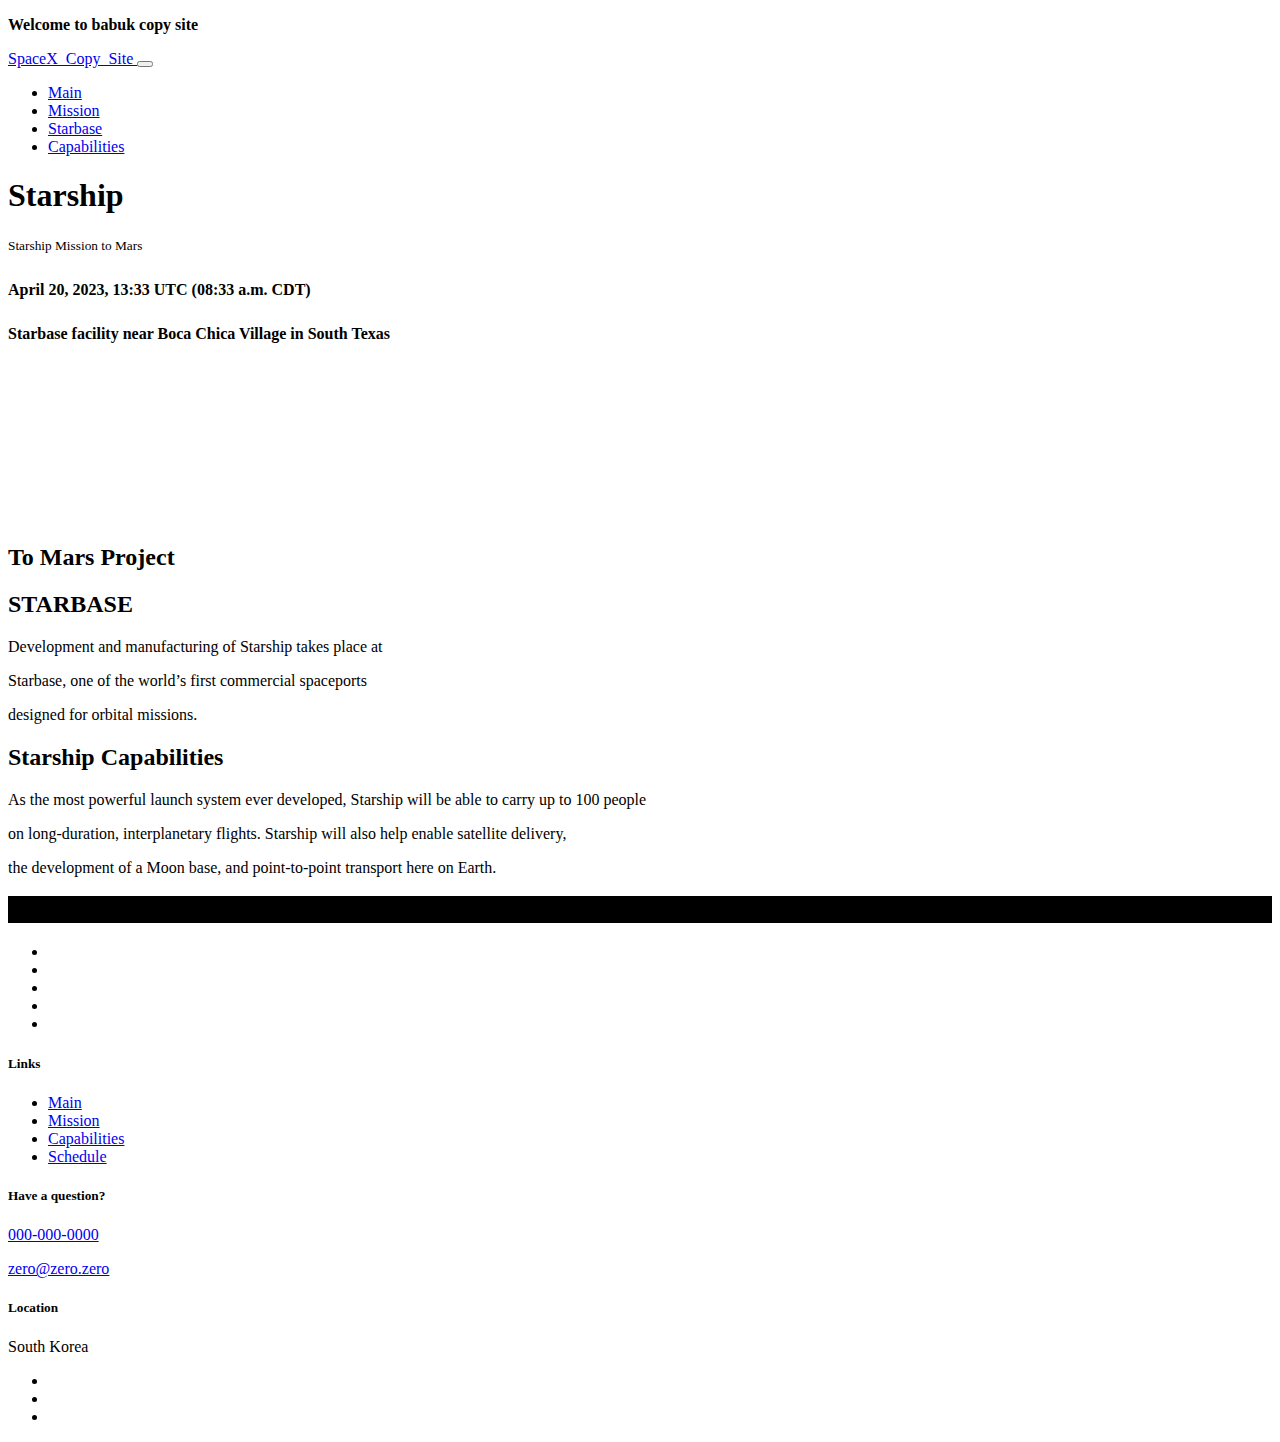
==== index.html @ fa50666e "Add files via upload" ====
<!doctype html>
<html lang="en">

<head>
    <meta charset="utf-8">
    <meta name="viewport" content="width=device-width, initial-scale=1">
    <link rel="icon" href="images/favicon-32x32.png">
    <meta name="description" content="">
    <meta name="author" content="">

    <title>Babuk Test</title>

    <!-- CSS FILES -->
    <link rel="preconnect" href="https://fonts.googleapis.com">

    <link rel="preconnect" href="https://fonts.gstatic.com" crossorigin>

    <link href="https://fonts.googleapis.com/css2?family=Outfit:wght@100;200;400;700&display=swap" rel="stylesheet">

    <link href="css/bootstrap.min.css" rel="stylesheet">

    <link href="css/bootstrap-icons.css" rel="stylesheet">

    <link href="css/templatemo-festava-live.css" rel="stylesheet">

    <!--

TemplateMo 583 Festava Live

https://templatemo.com/tm-583-festava-live

-->
</head>

<body>

    <main>

        <header class="site-header">
            <div class="container">
                <div class="row">

                    <div class="col-lg-12 col-12 d-flex flex-wrap">
                        <p class="d-flex me-4 mb-0">
                            <strong class="text-white">Welcome to babuk copy site</strong>
                        </p>
                    </div>

                </div>
            </div>
        </header>


        <nav class="navbar navbar-expand-lg">
            <div class="container">
                <a class="navbar-brand" href="index.html">
                    SpaceX_Copy_Site
                </a>

                <button class="navbar-toggler" type="button" data-bs-toggle="collapse" data-bs-target="#navbarNav"
                    aria-controls="navbarNav" aria-expanded="false" aria-label="Toggle navigation">
                    <span class="navbar-toggler-icon"></span>
                </button>

                <div class="collapse navbar-collapse" id="navbarNav">
                    <ul class="navbar-nav align-items-lg-center ms-auto me-lg-5">
                        <li class="nav-item">
                            <a class="nav-link click-scroll" href="#section_1">Main</a>
                        </li>

                        <li class="nav-item">
                            <a class="nav-link click-scroll" href="#section_2">Mission</a>
                        </li>

                        <li class="nav-item">
                            <a class="nav-link click-scroll" href="#section_3">Starbase</a>
                        </li>

                        <li class="nav-item">
                            <a class="nav-link click-scroll" href="#section_4">Capabilities</a>
                        </li>

                        <!-- <li class="nav-item">
                            <a class="nav-link click-scroll" href="#section_5">Pricing</a>
                        </li>

                        <li class="nav-item">
                            <a class="nav-link click-scroll" href="#section_6">Contact</a>
                        </li> -->
                    </ul>

                </div>
            </div>
        </nav>


        <section class="hero-section" id="section_1">
            <div class="section-overlay"></div>

            <div class="container d-flex justify-content-center align-items-center">
                <div class="row">

                    <div class="col-12 mt-auto mb-5 text-center">

                        <h1 class="text-white mb-5">Starship</h1>

                        <small>Starship Mission to Mars</small>

                        
                    </div>

                    <div class="col-lg-12 col-12 mt-auto d-flex flex-column flex-lg-row text-center">
                        <div class="date-wrap">
                            <h5 class="text-white" style="font-size: 1em;">
                                <i class="custom-icon bi-clock me-2"></i>
                                April 20, 2023, 13:33 UTC (08:33 a.m. CDT)
                            </h5>
                        </div>

                        <div class="location-wrap mx-auto py-3 py-lg-0">
                            <h5 class="text-white" style="font-size: 1em;">
                                <i class="custom-icon bi-geo-alt me-2"></i>
                                Starbase facility near Boca Chica Village in South Texas
                            </h5>
                        </div>
                    </div>
                </div>
            </div>

            <div class="video-wrap">
                <video autoplay="" loop="" muted="" class="custom-video" poster="">
                    <source src="video/pexels-2022395.mp4" type="video/mp4">

                    Your browser does not support the video tag.
                </video>
            </div>
        </section>


        <section class="about-section section-padding" id="section_2">
            <div class="container">
                <div class="row">

                    <div class="col-lg-6 col-12 mb-4 mb-lg-0 d-flex align-items-center">
                        <div class="services-info">
                            <h2 class="text-white mb-4">To Mars Project</h2>

                           <!-- <p class="text-white">About Festava 2022</p>

                            <h6 class="text-white mt-4">Once in Lifetime Experience</h6>

                            <p class="text-white">You are not allowed to redistribute the template ZIP file on any other
                                website without a permission.</p>

                            <h6 class="text-white mt-4">Whole Night Party</h6>

                            <p class="text-white">Please tell your friends about our website. Thank you.</p> -->
                        </div>
                    </div>



                </div>
            </div>
        </section>


        <section class="artists-section section-padding" id="section_3">
            <div class="container">
                <div class="row">

                    <div class="col-lg-6 col-12 mb-4 mb-lg-0 d-flex align-items-center">
                        <div class="services-info">
                            <h2 class="text-white mb-4">STARBASE</h2>

                           <p class="text-white">Development and manufacturing of Starship takes place at</p>
                           <p class="text-white">Starbase, one of the world’s first commercial spaceports</p>
                           <p class="text-white">designed for orbital missions.</p>
                          
                        </div>
                    </div>

                </div>
            </div>
        </section>


        <section class="schedule-section section-padding" id="section_4">
            <div class="container">
                <div class="row">

                    <div class="col-lg-6 col-12 mb-4 mb-lg-0 d-flex align-items-end">
                        <div class="services-info align-self-end">
                            <h2 class="text-white mb-4">Starship Capabilities</h2>

                           <p class="text-white">As the most powerful launch system ever developed, Starship will be able to carry up to 100 people</p>
                           <p class="text-white">on long-duration, interplanetary flights. Starship will also help enable satellite delivery,</p>
                           <p class="text-white"> the development of a Moon base, and point-to-point transport here on Earth.</p>
                          
                        </div>
                    </div>


                </div>
            </div>
        </section>


        <!-- <section class="pricing-section section-padding section-bg" id="section_5" style="background-color: black; height: 45vh;">
            <div class="container">
                <div class="row">
                    <button type="button" class="btn btn-outline-secondary pdfBtn">Copy Test Site</button>
                    
                </div>
            </div>
        </section> -->

        <!-- section6는 삭제 하였습니다.
             그외에 다른 섹션의 명칭(변수명) 또한 바꾸지 않은 상태 -->
    </main>


    <footer class="site-footer">
        <div class="site-footer-top">
            <div class="container">
                <div class="row">

                    <div class="col-lg-6 col-12">
                        <h2 class="text-white mb-lg-0" style="background-color: black;">Copy Test Site</h2>
                    </div>

                    <div class="col-lg-6 col-12 d-flex justify-content-lg-end align-items-center">
                        <ul class="social-icon d-flex justify-content-lg-end">
                            <li class="social-icon-item">
                                <a href="#" class="social-icon-link">
                                    <span class="bi-twitter"></span>
                                </a>
                            </li>

                            <li class="social-icon-item">
                                <a href="#" class="social-icon-link">
                                    <span class="bi-apple"></span>
                                </a>
                            </li>

                            <li class="social-icon-item">
                                <a href="#" class="social-icon-link">
                                    <span class="bi-instagram"></span>
                                </a>
                            </li>

                            <li class="social-icon-item">
                                <a href="#" class="social-icon-link">
                                    <span class="bi-youtube"></span>
                                </a>
                            </li>

                            <li class="social-icon-item">
                                <a href="#" class="social-icon-link">
                                    <span class="bi-pinterest"></span>
                                </a>
                            </li>
                        </ul>
                    </div>
                </div>
            </div>
        </div>

        <div class="container">
            <div class="row">

                <div class="col-lg-6 col-12 mb-4 pb-2">
                    <h5 class="site-footer-title mb-3">Links</h5>

                    <ul class="site-footer-links">
                        <li class="site-footer-link-item">
                            <a href="#" class="site-footer-link">Main</a>
                        </li>

                        <li class="site-footer-link-item">
                            <a href="#" class="site-footer-link">Mission</a>
                        </li>

                        <li class="site-footer-link-item">
                            <a href="#" class="site-footer-link">Capabilities</a>
                        </li>

                        <li class="site-footer-link-item">
                            <a href="#" class="site-footer-link">Schedule</a>
                        </li>

                        <!-- <li class="site-footer-link-item">
                            <a href="#" class="site-footer-link">Pricing</a>
                        </li>

                        <li class="site-footer-link-item">
                            <a href="#" class="site-footer-link">Contact</a>
                        </li> -->
                    </ul>
                </div>

                <div class="col-lg-3 col-md-6 col-12 mb-4 mb-lg-0">
                    <h5 class="site-footer-title mb-3">Have a question?</h5>

                    <p class="text-white d-flex mb-1">
                        <a href="tel: 000-000-0000" class="site-footer-link">
                            000-000-0000
                        </a>
                    </p>

                    <p class="text-white d-flex">
                        <a href="mailto:zero@zero.zero" class="site-footer-link">
                            zero@zero.zero
                        </a>
                    </p>
                </div>

                <div class="col-lg-3 col-md-6 col-11 mb-4 mb-lg-0 mb-md-0">
                    <h5 class="site-footer-title mb-3">Location</h5>

                    <p class="text-white d-flex mt-3 mb-2">
                        South Korea</p>

                    <!-- <a class="link-fx-1 color-contrast-higher mt-3" href="#">
                        <span>Our Maps</span>
                        <svg class="icon" viewBox="0 0 32 32" aria-hidden="true">
                            <g fill="none" stroke="currentColor" stroke-linecap="round" stroke-linejoin="round">
                                <circle cx="16" cy="16" r="15.5"></circle>
                                <line x1="10" y1="18" x2="16" y2="12"></line>
                                <line x1="16" y1="12" x2="22" y2="18"></line>
                            </g>
                        </svg>
                    </a> -->
                </div>
            </div>
        </div>

        <div class="site-footer-bottom">
            <div class="container">
                <div class="row">

                    <div class="col-lg-3 col-12 mt-5">
                        <!-- <p class="copyright-text">Copyright © 2036 Festava Live Company</p>
                        <p class="copyright-text">Distributed by: <a href="https://themewagon.com">ThemeWagon</a></p> -->
                    </div>

                    <div class="col-lg-8 col-12 mt-lg-5">
                        <ul class="site-footer-links">
                            <li class="site-footer-link-item">
                                <!-- <a href="#" class="site-footer-link">Terms &amp; Conditions</a> -->
                            </li>

                            <li class="site-footer-link-item">
                                <!-- <a href="#" class="site-footer-link">Privacy Policy</a> -->
                            </li>

                            <li class="site-footer-link-item">
                                <!-- <a href="#" class="site-footer-link">Your Feedback</a> -->
                            </li>
                        </ul>
                    </div>
                </div>
            </div>
        </div>
    </footer>

    <!--

T e m p l a t e M o

-->

    <!-- JAVASCRIPT FILES -->
    <script src="js/jquery.min.js"></script>
    <script src="js/bootstrap.min.js"></script>
    <script src="js/jquery.sticky.js"></script>
    <script src="js/click-scroll.js"></script>
    <script src="js/custom.js"></script>

</body>

</html>
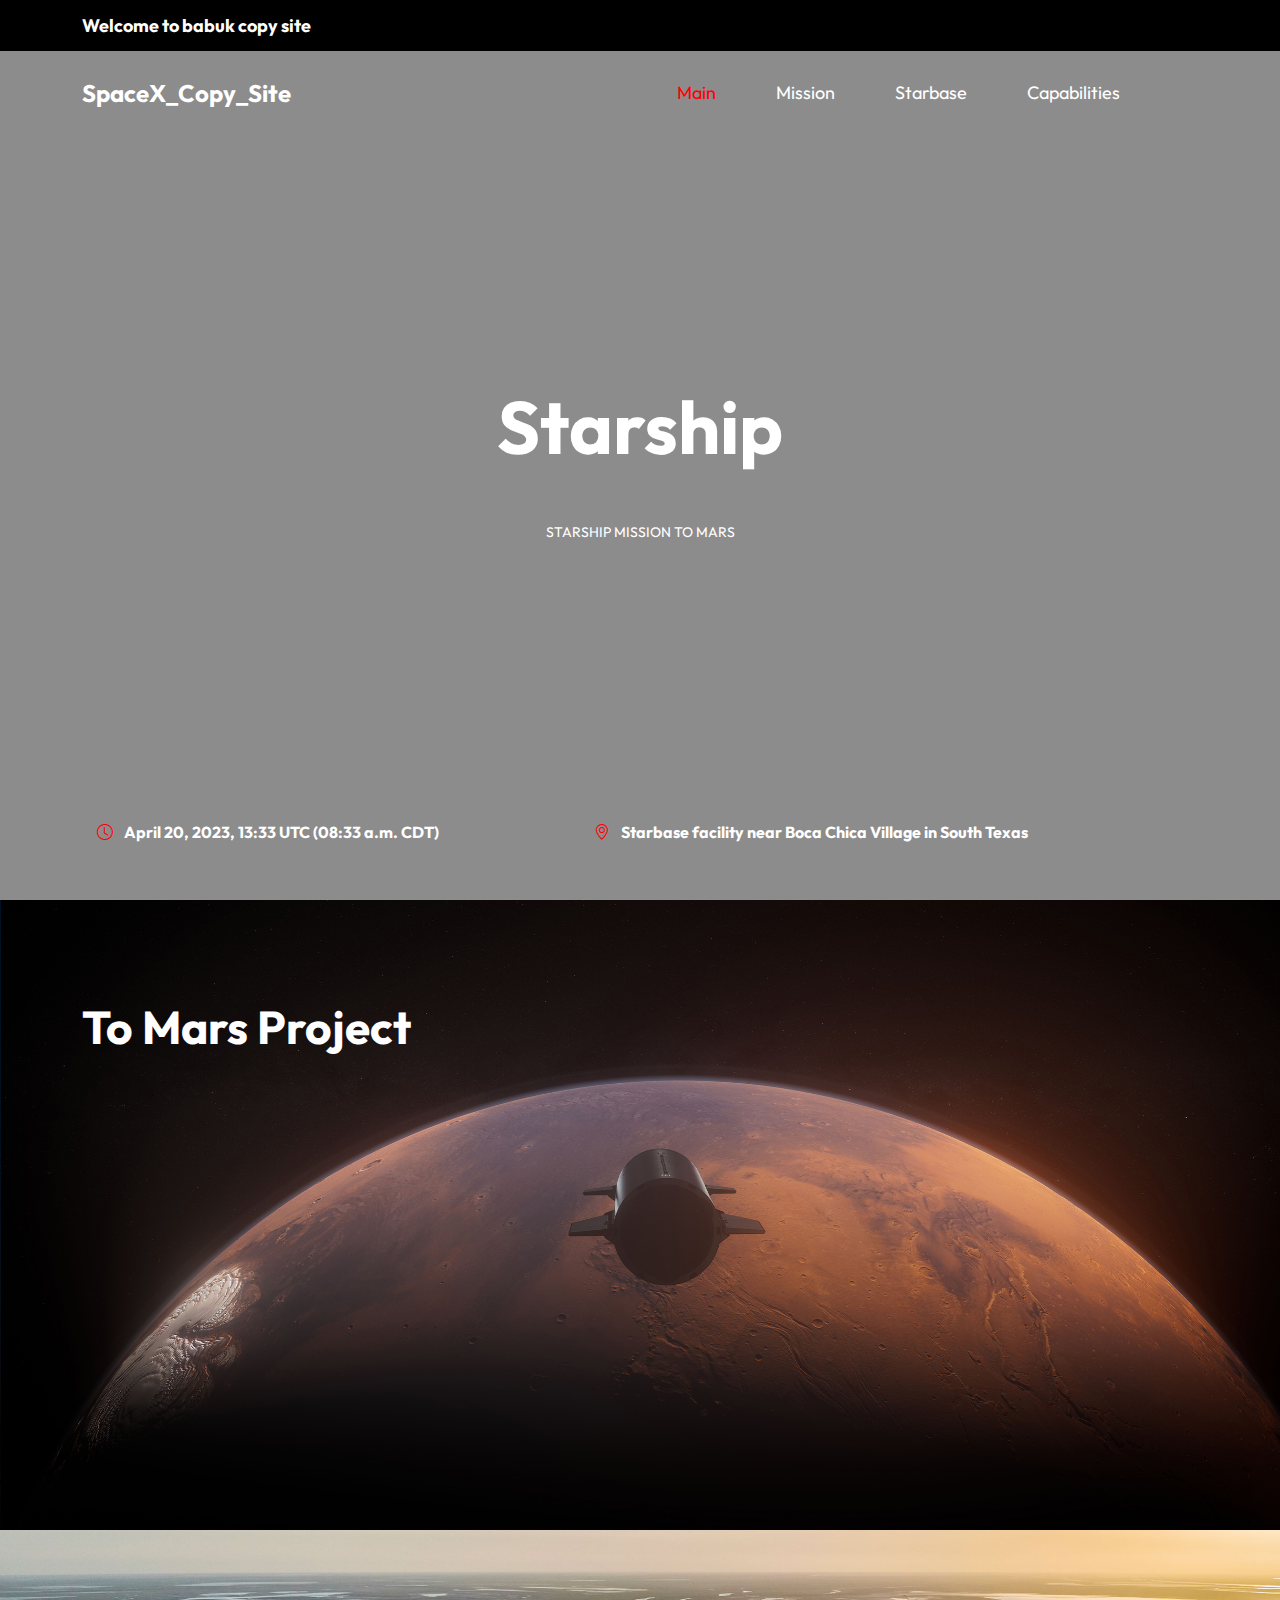
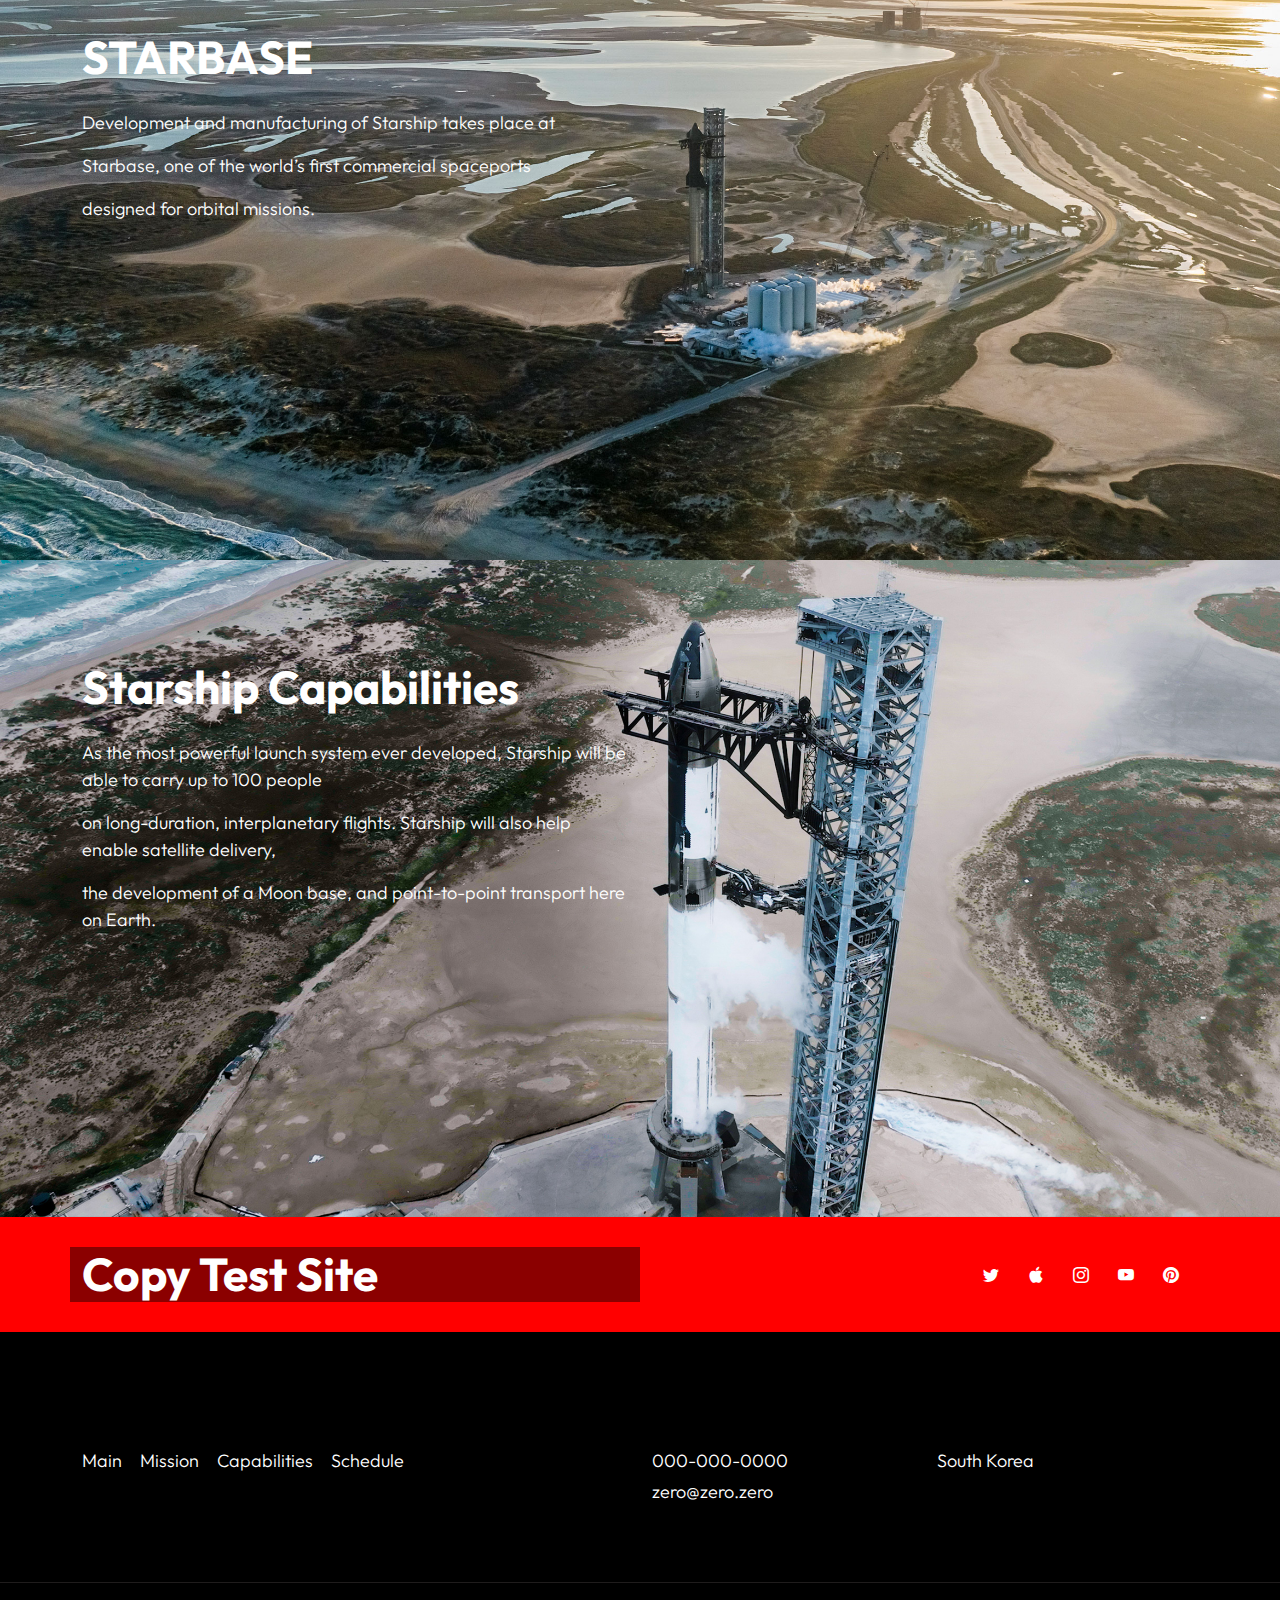
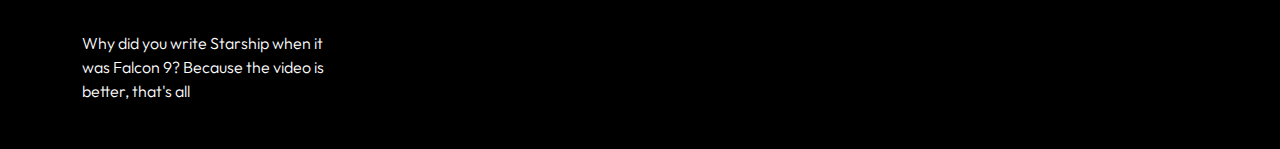
==== commit 003479fe: "Add files via upload" ====
--- a/index.html
+++ b/index.html
@@ -225,8 +225,8 @@
             <div class="container">
                 <div class="row">
 
-                    <div class="col-lg-6 col-12">
-                        <h2 class="text-white mb-lg-0" style="background-color: black;">Copy Test Site</h2>
+                    <div class="col-lg-6 col-12" style="background-color: #8B0000;">
+                        <h2 class="text-white mb-lg-0">Copy Test Site</h2>
                     </div>
 
                     <div class="col-lg-6 col-12 d-flex justify-content-lg-end align-items-center">
@@ -340,8 +340,8 @@
                 <div class="row">
 
                     <div class="col-lg-3 col-12 mt-5">
-                        <!-- <p class="copyright-text">Copyright © 2036 Festava Live Company</p>
-                        <p class="copyright-text">Distributed by: <a href="https://themewagon.com">ThemeWagon</a></p> -->
+                        <p class="copyright-text">Why did you write Starship when it was Falcon 9? Because the video is better, that's all</p>
+                        <!-- <p class="copyright-text">Why did you write Starship when it was Falcon 9? Because the video is better, that's all</p> -->
                     </div>
 
                     <div class="col-lg-8 col-12 mt-lg-5">
--- a/css/templatemo-festava-live.css
+++ b/css/templatemo-festava-live.css
@@ -0,0 +1,957 @@
+/*
+
+TemplateMo 583 Festava Live
+
+https://templatemo.com/tm-583-festava-live
+
+*/
+
+
+/*---------------------------------------
+  CUSTOM PROPERTIES ( VARIABLES )             
+-----------------------------------------*/
+:root {
+  --white-color:                  #ffffff;
+  --primary-color:                #000000;
+  --secondary-color:              #ff0000;
+  --section-bg-color:             #f0f8ff;
+  --custom-btn-bg-color:          #ff0000;
+  --custom-btn-bg-hover-color:    #aa189e;
+  --dark-color:                   #000000;
+  --p-color:                      #717275;
+  --border-color:                 #7fffd4;
+  --link-hover-color:             #B22727;
+
+  --body-font-family:             'Outfit', sans-serif;
+
+  --h1-font-size:                 74px;
+  --h2-font-size:                 46px;
+  --h3-font-size:                 32px;
+  --h4-font-size:                 28px;
+  --h5-font-size:                 24px;
+  --h6-font-size:                 22px;
+  --p-font-size:                  18px;
+  --btn-font-size:                14px;
+  --copyright-font-size:          16px;
+
+  --border-radius-large:          100px;
+  --border-radius-medium:         20px;
+  --border-radius-small:          10px;
+
+  --font-weight-light:            300;
+  --font-weight-normal:           400;
+  --font-weight-bold:             700;
+}
+
+body {
+  background-color: var(--white-color);
+  font-family: var(--body-font-family); 
+}
+
+
+/*---------------------------------------
+  TYPOGRAPHY               
+-----------------------------------------*/
+
+h2,
+h3,
+h4,
+h5,
+h6 {
+  color: var(--dark-color);
+}
+
+h1,
+h2,
+h3,
+h4,
+h5,
+h6 {
+  font-weight: var(--font-weight-bold);
+}
+
+h1 {
+  font-size: var(--h1-font-size);
+}
+
+h2 {
+  font-size: var(--h2-font-size);
+}
+
+h3 {
+  font-size: var(--h3-font-size);
+}
+
+h4 {
+  font-size: var(--h4-font-size);
+}
+
+h5 {
+  font-size: var(--h5-font-size);
+}
+
+h6 {
+  font-size: var(--h6-font-size);
+}
+
+p {
+  color: var(--p-color);
+  font-size: var(--p-font-size);
+  font-weight: var(--font-weight-light);
+}
+
+ul li {
+  color: var(--p-color);
+  font-size: var(--p-font-size);
+  font-weight: var(--font-weight-light);
+}
+
+a, 
+button {
+  touch-action: manipulation;
+  transition: all 0.3s;
+}
+
+a {
+  display: inline-block;
+  color: var(--primary-color);
+  text-decoration: none;
+}
+
+a:hover {
+  color: var(--link-hover-color);
+}
+
+b,
+strong {
+  font-weight: var(--font-weight-bold);
+}
+
+.link-fx-1 {
+  color: var(--white-color);
+  position: relative;
+  display: inline-flex;
+  align-items: center;
+  height: 32px;
+  padding: 0 6px;
+  text-decoration: none;
+  -webkit-font-smoothing: antialiased;
+  -moz-osx-font-smoothing: grayscale;
+}
+
+.link-fx-1:hover {
+  color: var(--link-hover-color);
+}
+
+.link-fx-1:hover::before {
+  transform: translateX(17px) scaleX(0);
+  transition: transform .2s;
+}
+
+.link-fx-1:hover .icon circle {
+  stroke-dashoffset: 200;
+  transition: stroke-dashoffset .2s .1s;
+}
+
+.link-fx-1:hover .icon line {
+  transform: rotate(-180deg);
+}
+
+.link-fx-1:hover .icon line:last-child {
+  transform: rotate(180deg);
+}
+
+.link-fx-1::before {
+  content: "";
+  position: absolute;
+  bottom: 0;
+  left: 0;
+  width: 100%;
+  height: 1px;
+  background-color: currentColor;
+  transform-origin: right center;
+  transition: transform .2s .1s;
+}
+
+.link-fx-1 .icon {
+  position: absolute;
+  right: 0;
+  bottom: 0;
+  transform: translateX(100%) rotate(90deg);
+  font-size: 32px;
+}
+
+.icon {
+  --size: 1em;
+  height: var(--size);
+  width: var(--size);
+  display: inline-block;
+  color: inherit;
+  fill: currentColor;
+  line-height: 1;
+  flex-shrink: 0;
+  max-width: initial;
+}
+
+.link-fx-1 .icon circle {
+  stroke-dasharray: 100;
+  stroke-dashoffset: 100;
+  transition: stroke-dashoffset .2s;
+}
+
+.link-fx-1 .icon line {
+  transition: transform .4s;
+  transform-origin: 13px 15px;
+}
+
+.link-fx-1 .icon line:last-child {
+  transform-origin: 19px 15px;
+}
+
+
+/*---------------------------------------
+  SECTION               
+-----------------------------------------*/
+.section-padding {
+  padding-top: 100px;
+  padding-bottom: 100px;
+}
+
+.section-bg {
+  background-color: var(--section-bg-color);
+}
+
+.section-overlay {
+  background-color: var(--dark-color);
+  position: absolute;
+  top: 0;
+  left: 0;
+  pointer-events: none;
+  width: 100%;
+  height: 100%;
+  opacity: 0.35;
+}
+
+.section-overlay + .container {
+  position: relative;
+}
+
+.tab-content {
+  background-color: var(--white-color);
+  border-radius: var(--border-radius-medium);
+  padding: 45px;
+}
+
+.nav-tabs {
+  background-color: var(--section-bg-color);
+  border-radius: var(--border-radius-large);
+  border-bottom: 0;
+  padding: 15px;
+}
+
+.nav-tabs .nav-link {
+  border-radius: var(--border-radius-large);
+  border: 0;
+  padding: 15px 25px;
+  transition: all 0.3s;
+}
+
+.nav-tabs .nav-link:first-child {
+  margin-right: 15px;
+}
+
+.nav-tabs .nav-item.show .nav-link, 
+.nav-tabs .nav-link.active,
+.nav-tabs .nav-link:focus, 
+.nav-tabs .nav-link:hover {
+  background: var(--white-color);
+  box-shadow: 0 1rem 3rem rgba(0,0,0,.175);
+  color: var(--primary-color);
+}
+
+.nav-tabs h5 {
+  color: var(--p-color); 
+  margin-bottom: 0;
+}
+
+.nav-tabs .nav-link.active h5,
+.nav-tabs .nav-link:focus h5, 
+.nav-tabs .nav-link:hover h5 {
+  color: var(--primary-color);
+}
+
+
+/*---------------------------------------
+  CUSTOM ICON COLOR               
+-----------------------------------------*/
+.custom-icon {
+  color: var(--secondary-color);
+}
+
+
+/*---------------------------------------
+  CUSTOM BUTTON               
+-----------------------------------------*/
+.custom-btn {
+  background: var(--custom-btn-bg-color);
+  border: 2px solid transparent;
+  border-radius: var(--border-radius-large);
+  color: var(--white-color);
+  font-size: var(--btn-font-size);
+  font-weight: var(--font-weight-bold);
+  line-height: normal;
+  transition: all 0.3s;
+  padding: 10px 20px;
+}
+
+.custom-btn:hover {
+  background: var(--custom-btn-bg-hover-color);
+  color: var(--white-color);
+}
+
+.custom-border-btn {
+  background: transparent;
+  border: 2px solid var(--custom-btn-bg-color);
+  color: var(--custom-btn-bg-color);
+}
+
+.navbar-expand-lg .navbar-nav .nav-link.custom-btn:hover,
+.custom-border-btn:hover {
+  background: var(--custom-btn-bg-hover-color);
+  border-color: transparent;
+  color: var(--white-color);
+}
+
+.custom-btn-bg-white {
+  border-color: var(--white-color);
+  color: var(--white-color);
+}
+
+
+/*---------------------------------------
+  VIDEO              
+-----------------------------------------*/
+.video-wrap {
+  z-index: -100;
+}
+
+.custom-video {
+  position: absolute;
+  top: 0;
+  left: 0;
+  object-fit: cover;
+  width: 100%;
+  height: 100%;
+}
+
+
+/*---------------------------------------
+  SITE HEADER              
+-----------------------------------------*/
+.site-header {
+  background-color: var(--primary-color);
+  padding-top: 12px;
+  padding-bottom: 12px;
+}
+
+
+/*---------------------------------------
+  NAVIGATION              
+-----------------------------------------*/
+.sticky-wrapper {
+  position: absolute;
+  top: 0;
+  right: 0;
+  left: 0;
+  margin-top: 51px;
+}
+
+.sticky-wrapper.is-sticky .navbar {
+  background-color: var(--dark-color);
+}
+
+.navbar {
+  background: transparent;
+  z-index: 9;
+}
+
+.navbar-brand,
+.navbar-brand:hover {
+  color: var(--white-color);
+  font-size: var(--h5-font-size);
+  font-weight: var(--font-weight-bold);
+}
+
+.navbar-expand-lg .navbar-nav .nav-link {
+  border-radius: var(--border-radius-large);
+  margin: 10px;
+  padding: 10px 20px;
+}
+
+.navbar-nav .nav-link {
+  display: inline-block;
+  color: var(--white-color);
+  font-size: var(--p-font-size);
+  font-weight: var(--font-weight-normal);
+  position: relative;
+  padding-top: 15px;
+  padding-bottom: 15px;
+}
+
+.navbar-nav .nav-link.active, 
+.navbar-nav .nav-link:hover {
+  color: var(--secondary-color);
+}
+
+.navbar-toggler {
+  border: 0;
+  padding: 0;
+  cursor: pointer;
+  margin: 0;
+  width: 30px;
+  height: 35px;
+  outline: none;
+}
+
+.navbar-toggler:focus {
+  outline: none;
+  box-shadow: none;
+}
+
+.navbar-toggler[aria-expanded="true"] .navbar-toggler-icon {
+  background: transparent;
+}
+
+.navbar-toggler[aria-expanded="true"] .navbar-toggler-icon:before,
+.navbar-toggler[aria-expanded="true"] .navbar-toggler-icon:after {
+  transition: top 300ms 50ms ease, -webkit-transform 300ms 350ms ease;
+  transition: top 300ms 50ms ease, transform 300ms 350ms ease;
+  transition: top 300ms 50ms ease, transform 300ms 350ms ease, -webkit-transform 300ms 350ms ease;
+  top: 0;
+}
+
+.navbar-toggler[aria-expanded="true"] .navbar-toggler-icon:before {
+  transform: rotate(45deg);
+}
+
+.navbar-toggler[aria-expanded="true"] .navbar-toggler-icon:after {
+  transform: rotate(-45deg);
+}
+
+.navbar-toggler .navbar-toggler-icon {
+  background: var(--white-color);
+  transition: background 10ms 300ms ease;
+  display: block;
+  width: 30px;
+  height: 2px;
+  position: relative;
+}
+
+.navbar-toggler .navbar-toggler-icon:before,
+.navbar-toggler .navbar-toggler-icon:after {
+  transition: top 300ms 350ms ease, -webkit-transform 300ms 50ms ease;
+  transition: top 300ms 350ms ease, transform 300ms 50ms ease;
+  transition: top 300ms 350ms ease, transform 300ms 50ms ease, -webkit-transform 300ms 50ms ease;
+  position: absolute;
+  right: 0;
+  left: 0;
+  background: var(--white-color);
+  width: 30px;
+  height: 2px;
+  content: '';
+}
+
+.navbar-toggler .navbar-toggler-icon::before {
+  top: -8px;
+}
+
+.navbar-toggler .navbar-toggler-icon::after {
+  top: 8px;
+}
+
+
+/*---------------------------------------
+  HERO        
+-----------------------------------------*/
+.hero-section {
+  position: relative;
+  overflow: hidden;
+  padding-top: 100px;
+  height: calc(100vh - 51px);
+}
+
+.hero-section small {
+  color: var(--white-color);
+  text-transform: uppercase;
+}
+
+.hero-section .section-overlay {
+  z-index: 2;
+  opacity: 0.45;
+}
+
+.hero-section .container {
+  position: relative;
+  z-index: 2;
+  height: 100%;
+  padding-bottom: 50px;
+}
+
+.hero-section .container .row {
+  height: 100%;
+}
+
+
+/*---------------------------------------
+  ABOUT              
+-----------------------------------------*/
+.about-section {
+  background-image: url('../images/edward-unsplash-blur.jpg');
+  background-color: #704010;
+  background-repeat: no-repeat;
+  background-size: cover;
+  position: relative;
+  height: 70vh;
+}
+
+.about-image {
+  border-radius: var(--border-radius-medium);
+  display: block;
+}
+
+.about-text-wrap {
+  position: relative;
+}
+
+.about-text-icon {
+  background: var(--primary-color);
+  border-radius: 100%;
+  font-size: var(--h3-font-size);
+  width: 70px;
+  height: 70px;
+  line-height: 70px;
+  text-align: center;
+}
+
+.about-text-info {
+  backdrop-filter: blur(5px) saturate(180%);
+  -webkit-backdrop-filter: blur(5px) saturate(180%);
+  background-color: rgba(255, 255, 255, 0.75);
+  border-radius: var(--border-radius-medium);
+  border: 1px solid rgba(209, 213, 219, 0.3);
+  position: absolute;
+  bottom: 0;
+  right: 0;
+  left: 0;
+  margin: 20px;
+  padding: 35px;
+}
+
+
+/*---------------------------------------
+  TICKET               
+-----------------------------------------*/
+.ticket-section {
+  background-image: url('../images/nicholas-green-unsplash-blur.jpg');
+  background-repeat: no-repeat;
+  background-size: cover;
+  position: relative;
+  padding-top: 130px;
+}
+
+.ticket-form {
+  background: var(--white-color);
+  border-radius: var(--border-radius-medium);
+  padding: 50px;
+}
+
+.ticket-form .form-check {
+  position: relative;
+  min-height: 52px;
+  padding-left: 35px;
+}
+
+.ticket-form .form-check .form-check-label {
+  display: block;
+  position: absolute;
+  top: 50%;
+  left: 50%;
+  transform: translate(-50%, -50%);
+  margin-top: 12px;
+  margin-left: 35px;
+  width: 100%;
+  height: 100%;
+}
+
+
+/*---------------------------------------
+  ARTISTS              
+-----------------------------------------*/
+.artists-section {
+  background-image: url('../images/STARSHIP_STARBASE.jpg');
+  background-color: #000000;
+  background-repeat: no-repeat;
+  background-size: cover;
+  position: relative;
+  height: 70vh;
+}
+.artists-image {
+  /* border-radius: var(--border-radius-medium);
+  display: block;
+  width: 100%; */
+}
+
+.artists-thumb:hover .artists-hover {
+  /* transform: translateY(0);
+  opacity: 1; */
+}
+
+.artists-hover {
+  /* background-color: var(--primary-color);
+  background-color: rgba(248, 203, 46, 0.75);
+  border-radius: var(--border-radius-medium);
+  backdrop-filter: blur(5px) saturate(180%);
+  -webkit-backdrop-filter: blur(5px) saturate(180%);
+  margin: 20px;
+  padding: 35px;
+  transition: all 0.5s ease;
+  transform: translateY(100%);
+  position: absolute;
+  bottom: 0;
+  